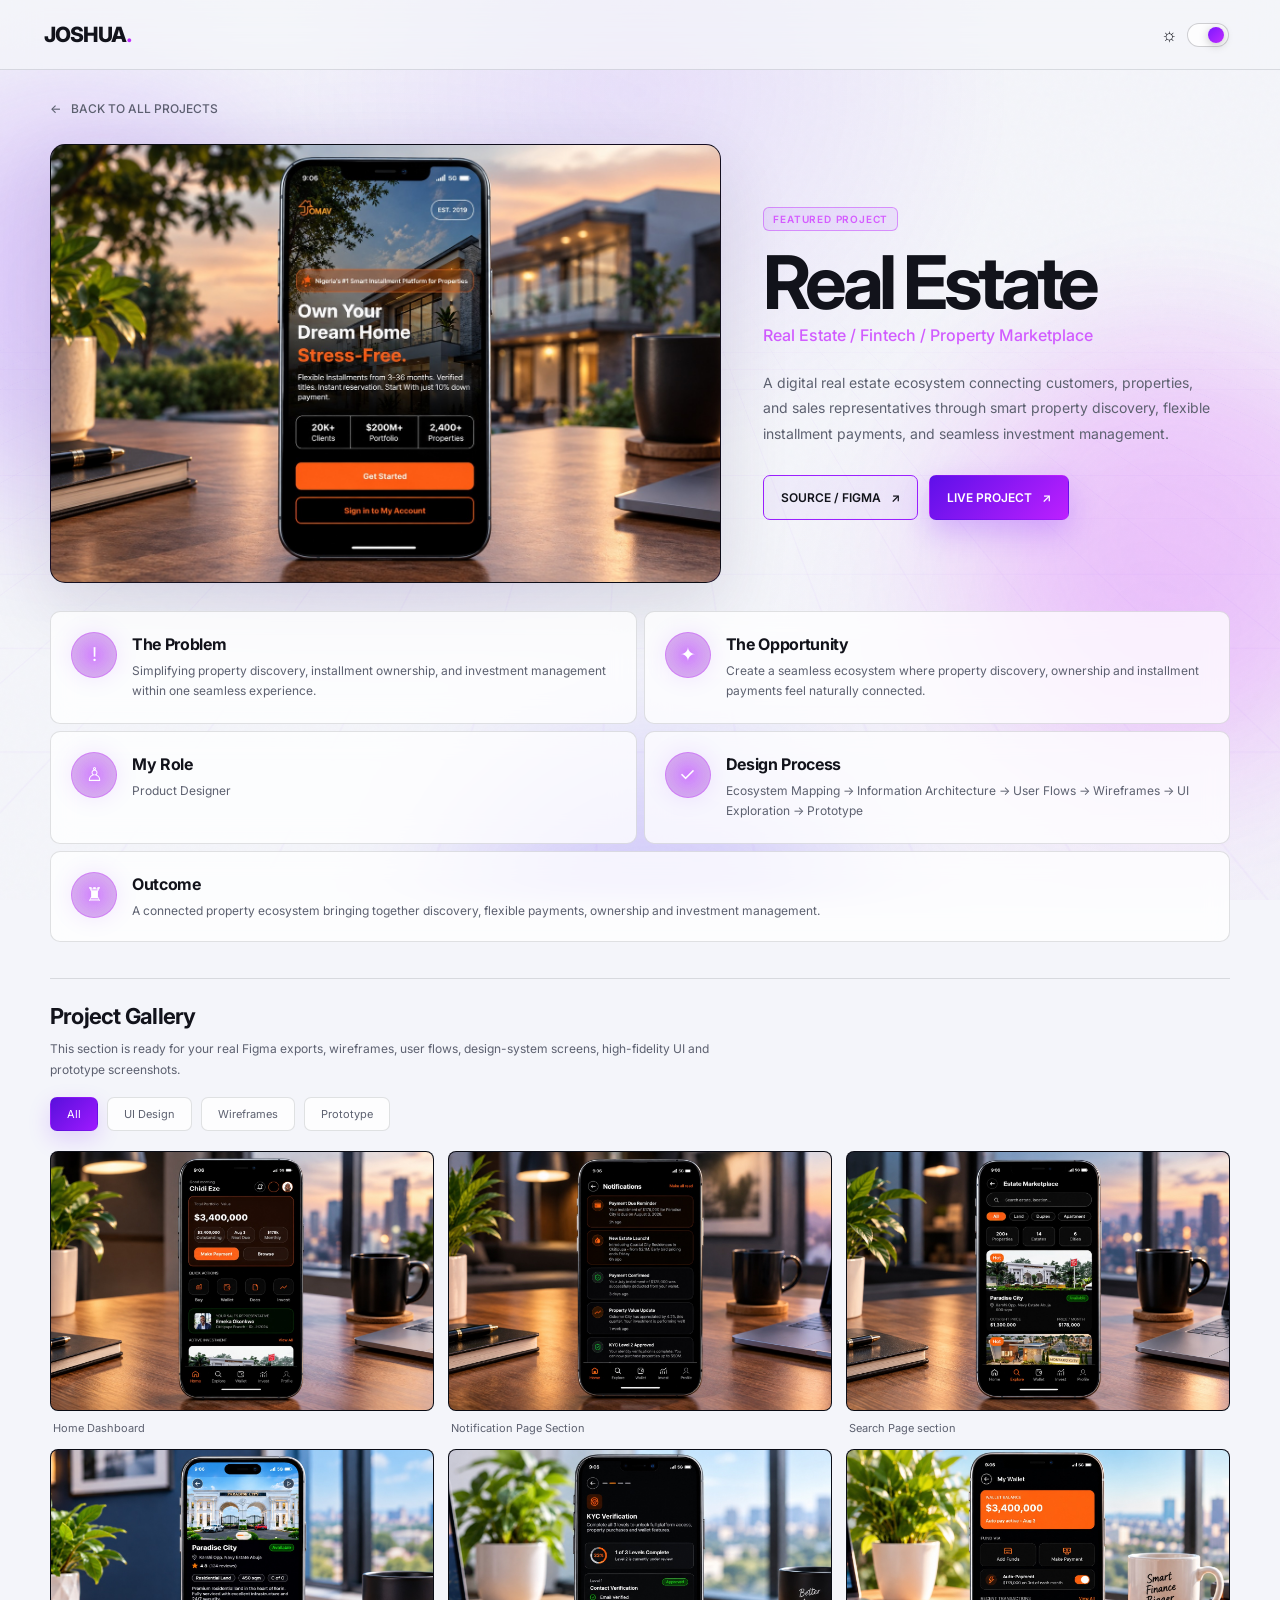
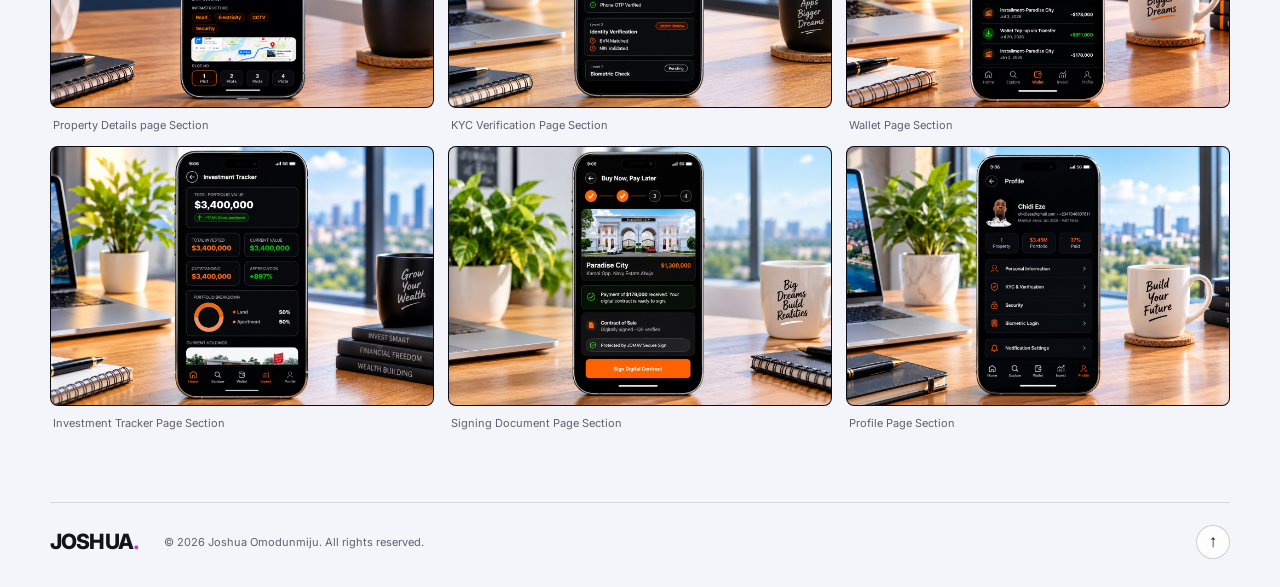
==== work1.html @ 5fc7bdf7 "Add files via upload" ====
<!DOCTYPE html>
<html lang="en" data-theme="dark">
<head>
  <meta charset="UTF-8">
  <meta name="viewport" content="width=device-width, initial-scale=1.0">
  <meta name="description" content="RISE Web3 music marketplace case study — Joshua's product design portfolio.">
  <title>Joshua — RISE Case Study</title>
  <link rel="preconnect" href="https://fonts.googleapis.com">
  <link rel="preconnect" href="https://fonts.gstatic.com" crossorigin>
  <link href="https://fonts.googleapis.com/css2?family=Inter:wght@400;500;600;700;800&display=swap" rel="stylesheet">
  <link rel="stylesheet" href="styles.css">
</head>

<body>
  <!-- Animated background -->
  <div class="ambient" aria-hidden="true">
    <span class="orb orb-1"></span>
    <span class="orb orb-2"></span>
    <span class="orb orb-3"></span>
    <div class="grid"></div>
    <div class="noise"></div>
  </div>

  <header class="site-header">
    <a class="brand" href="#" aria-label="Joshua home">JOSHUA<span>.</span></a>

    <button class="theme-toggle" id="themeToggle" type="button" aria-label="Toggle light and dark mode">
      <span class="theme-icon" aria-hidden="true">☼</span>
      <span class="toggle-track"><span class="toggle-thumb"></span></span>
    </button>
  </header>

  <main class="container">
    <a class="back-link" href="index.html">← <span>BACK TO ALL PROJECTS</span></a>

    <!-- Hero -->
    <section class="hero">
      <div class="hero-visual">
        <div class="visual-glow"></div>
        <div class="hero-frame">
          <img src="welcome real page.jpg" alt="RISE project showcase">
          <div class="image-placeholder">
            <span>Real Estate</span>
            <small>Replace with your project image</small>
          </div>
          <div class="frame-shine"></div>
        </div>
      </div>

      <div class="hero-copy">
        <span class="eyebrow">FEATURED PROJECT</span>
        <h1>Real Estate</h1>
        <p class="category">Real Estate / Fintech / Property Marketplace</p>
        <p class="intro">
          A digital real estate ecosystem connecting customers, properties, and sales representatives through smart property discovery, flexible installment payments, and seamless investment management.
        </p>

        <div class="hero-actions">
          <a class="btn btn-outline" href="https://www.figma.com/proto/nDPKzfdc1mL7a0ocdfD5Ck/Untitled?node-id=157-2&t=UNfYnacZYjcUXpUe-1" target="_blank" rel="noopener">
            SOURCE / FIGMA <span>↗</span>
          </a>
          <a class="btn btn-primary" href="" target="_blank" rel="noopener">
            LIVE PROJECT <span>↗</span>
          </a>
        </div>
      </div>
    </section>

    <!-- Overview cards -->
    <section class="overview" aria-label="Project overview">
      <article class="info-card">
        <div class="icon">!</div>
        <div>
          <h2>The Problem</h2>
          <p>Simplifying property discovery, installment ownership, and investment management within one seamless experience.</p>
        </div>
      </article>

      <article class="info-card">
        <div class="icon">✦</div>
        <div>
          <h2>The Opportunity</h2>
          <p>Create a seamless ecosystem where property discovery, ownership and installment payments feel naturally connected.</p>
        </div>
      </article>

      <article class="info-card">
        <div class="icon">♙</div>
        <div>
          <h2>My Role</h2>
          <p>Product Designer</p>
        </div>
      </article>

      <article class="info-card">
        <div class="icon">✓</div>
        <div>
          <h2>Design Process</h2>
          <p>Ecosystem Mapping → Information Architecture → User Flows → Wireframes → UI Exploration → Prototype</p>
        </div>
      </article>

      <article class="info-card info-card-wide">
        <div class="icon">♜</div>
        <div>
          <h2>Outcome</h2>
          <p>A connected property ecosystem bringing together discovery, flexible payments, ownership and investment management.
</p>
        </div>
      </article>
    </section>

    <!-- Gallery -->
    <section class="gallery" id="projects">
      <div class="section-heading">
        <h2>Project Gallery</h2>
        <p>
          This section is ready for your real Figma exports, wireframes, user flows,
          design-system screens, high-fidelity UI and prototype screenshots.
        </p>
      </div>

      <div class="filters" role="tablist" aria-label="Gallery filters">
        <button class="filter active" data-filter="all" type="button">All</button>
        <button class="filter" data-filter="ui" type="button">UI Design</button>
        <button class="filter" data-filter="wireframes" type="button">Wireframes</button>
        <button class="filter" data-filter="prototype" type="button">Prototype</button>
      </div>

      <div class="gallery-grid">
        <figure class="gallery-item" data-category="ui">
          <div class="gallery-image">
            <img src="real estate flexible.jpg" alt="RISE home dashboard UI">
            <div class="image-placeholder"><span>01</span><small>Home / Dashboard</small></div>
          </div>
          <figcaption>Home Dashboard</figcaption>
        </figure>

        <figure class="gallery-item" data-category="ui">
          <div class="gallery-image">
            <img src="notification.jpg" alt="RISE live concert interface">
            <div class="image-placeholder"><span>02</span><small>Live Concert</small></div>
          </div>
          <figcaption>Notification Page Section</figcaption>
        </figure>

        <figure class="gallery-item" data-category="prototype">
          <div class="gallery-image">
            <img src="search.jpg" alt="RISE Degen Pass interface">
            <div class="image-placeholder"><span>03</span><small>Degen Pass</small></div>
          </div>
          <figcaption>Search Page section</figcaption>
        </figure>

        <figure class="gallery-item" data-category="ui">
          <div class="gallery-image">
            <img src="property details.jpg" alt="RISE discover new music interface">
            <div class="image-placeholder"><span>04</span><small>Discover New Music</small></div>
          </div>
          <figcaption>Property Details page Section</figcaption>
        </figure>

        <figure class="gallery-item" data-category="system">
          <div class="gallery-image">
            <img src="kyc verification.jpg" alt="RISE token economy interface">
            <div class="image-placeholder"><span>05</span><small>Token Economy</small></div>
          </div>
          <figcaption>KYC Verification Page Section</figcaption>
        </figure>

        <figure class="gallery-item" data-category="ui">
          <div class="gallery-image">
            <img src="wallet.jpg" alt="RISE analytics statistics dashboard">
            <div class="image-placeholder"><span>06</span><small>Stats Dashboard</small></div>
          </div>
          <figcaption>Wallet Page Section</figcaption>
        </figure>

        <figure class="gallery-item" data-category="flows">
          <div class="gallery-image">
            <img src="investment tracker.jpg" alt="RISE community interface">
            <div class="image-placeholder"><span>07</span><small>Community</small></div>
          </div>
          <figcaption>Investment Tracker Page Section</figcaption>
        </figure>

        <figure class="gallery-item" data-category="wireframes">
          <div class="gallery-image">
            <img src="sign digital.jpg" alt="RISE upload music flow">
            <div class="image-placeholder"><span>08</span><small>Upload Your Music</small></div>
          </div>
          <figcaption>Signing Document Page Section</figcaption>
        </figure>

        <figure class="gallery-item" data-category="prototype">
          <div class="gallery-image">
            <img src="profile.jpg" alt="RISE mobile experience">
            <div class="image-placeholder"><span>09</span><small>Mobile Experience</small></div>
          </div>
          <figcaption>Profile Page Section</figcaption>
        </figure>
      </div>
    </section>
  </main>

  <footer class="site-footer">
    <a class="brand" href="#">JOSHUA<span>.</span></a>
    <p>© <span id="year"></span> Joshua Omodunmiju. All rights reserved.</p>
    <button class="to-top" id="toTop" type="button" aria-label="Back to top">↑</button>
  </footer>

  <script src="scripts.js"></script>
</body>
</html>
---- styles.css ----
:root {
  --bg: #05070d;
  --surface: rgba(12, 16, 27, 0.82);
  --surface-strong: #0d111c;
  --text: #f5f5f8;
  --muted: #a6a9b7;
  --line: rgba(255, 255, 255, 0.10);
  --line-strong: rgba(255, 255, 255, 0.17);
  --purple: #7b18ff;
  --purple-2: #c12cff;
  --shadow: 0 22px 70px rgba(0, 0, 0, .42);
}

html[data-theme="light"] {
  --bg: #f4f5fa;
  --surface: rgba(255, 255, 255, 0.80);
  --surface-strong: #ffffff;
  --text: #12131b;
  --muted: #5d6170;
  --line: rgba(15, 18, 30, 0.12);
  --line-strong: rgba(15, 18, 30, 0.20);
  --shadow: 0 22px 70px rgba(42, 35, 80, .14);
}

* {
  box-sizing: border-box;
}

html {
  scroll-behavior: smooth;
}

body {
  margin: 0;
  min-height: 100vh;
  overflow-x: hidden;
  background: var(--bg);
  color: var(--text);
  font-family: "Inter", Arial, sans-serif;
  transition: background .35s ease, color .35s ease;
}

a {
  color: inherit;
}

button,
a {
  -webkit-tap-highlight-color: transparent;
}

.ambient {
  position: fixed;
  inset: 0;
  z-index: -2;
  overflow: hidden;
  pointer-events: none;
  background:
    radial-gradient(circle at 50% 10%, rgba(105, 20, 255, .08), transparent 35%),
    radial-gradient(circle at 10% 70%, rgba(184, 31, 255, .05), transparent 28%);
}

html[data-theme="light"] .ambient {
  background:
    radial-gradient(circle at 50% 10%, rgba(126, 39, 255, .10), transparent 36%),
    radial-gradient(circle at 90% 70%, rgba(195, 50, 255, .08), transparent 30%);
}

.grid {
  position: absolute;
  inset: -50%;
  opacity: .20;
  background-image:
    linear-gradient(rgba(149, 54, 255, .18) 1px, transparent 1px),
    linear-gradient(90deg, rgba(149, 54, 255, .18) 1px, transparent 1px);
  background-size: 70px 70px;
  transform: perspective(600px) rotateX(62deg) translateY(10%);
  transform-origin: center;
  animation: gridMove 18s linear infinite;
  mask-image: linear-gradient(to bottom, transparent, #000 30%, #000 70%, transparent);
}

.orb {
  position: absolute;
  width: 32vw;
  height: 32vw;
  min-width: 260px;
  min-height: 260px;
  border-radius: 50%;
  filter: blur(70px);
  opacity: .18;
  animation: float 13s ease-in-out infinite alternate;
}

.orb-1 {
  left: -10vw;
  top: 10vh;
  background: #7b18ff;
}

.orb-2 {
  right: -8vw;
  top: 38vh;
  background: #d21dff;
  animation-delay: -4s;
}

.orb-3 {
  left: 35%;
  bottom: -20vw;
  background: #4d24ff;
  animation-delay: -8s;
}

.noise {
  position: absolute;
  inset: 0;
  opacity: .035;
  background-image: url("data:image/svg+xml,%3Csvg viewBox='0 0 180 180' xmlns='http://www.w3.org/2000/svg'%3E%3Cfilter id='n'%3E%3CfeTurbulence type='fractalNoise' baseFrequency='.9' numOctaves='4' stitchTiles='stitch'/%3E%3C/filter%3E%3Crect width='100%25' height='100%25' filter='url(%23n)' opacity='.65'/%3E%3C/svg%3E");
}

@keyframes gridMove {
  from { transform: perspective(600px) rotateX(62deg) translateY(0); }
  to { transform: perspective(600px) rotateX(62deg) translateY(70px); }
}

@keyframes float {
  from { transform: translate3d(-3%, -2%, 0) scale(1); }
  to { transform: translate3d(5%, 6%, 0) scale(1.12); }
}

.site-header {
  height: 70px;
  padding: 0 3.4vw;
  display: flex;
  align-items: center;
  justify-content: space-between;
  border-bottom: 1px solid var(--line);
  background: color-mix(in srgb, var(--bg) 70%, transparent);
  backdrop-filter: blur(18px);
  position: sticky;
  top: 0;
  z-index: 20;
}

.brand {
  font-size: 21px;
  font-weight: 800;
  letter-spacing: -0.04em;
  text-decoration: none;
}

.brand span {
  color: var(--purple-2);
}

.theme-toggle {
  display: flex;
  align-items: center;
  gap: 10px;
  border: 0;
  background: transparent;
  color: var(--text);
  cursor: pointer;
  padding: 7px;
}

.theme-icon {
  font-size: 18px;
  line-height: 1;
}

.toggle-track {
  width: 42px;
  height: 24px;
  padding: 3px;
  border-radius: 999px;
  border: 1px solid var(--line-strong);
  background: var(--surface);
  display: flex;
  align-items: center;
  transition: .3s ease;
}

.toggle-thumb {
  width: 16px;
  height: 16px;
  border-radius: 50%;
  background: linear-gradient(135deg, #fff, #bfc4d6);
  box-shadow: 0 2px 10px rgba(0,0,0,.25);
  transition: transform .3s ease;
}

html[data-theme="light"] .toggle-thumb {
  transform: translateX(17px);
  background: linear-gradient(135deg, #7b18ff, #c12cff);
}

.container {
  width: min(1180px, calc(100% - 68px));
  margin: 0 auto;
}

.back-link {
  display: inline-flex;
  gap: 10px;
  align-items: center;
  margin: 31px 0 28px;
  color: var(--muted);
  text-decoration: none;
  font-size: 12px;
  font-weight: 500;
  transition: color .25s ease;
}

.back-link:hover {
  color: var(--purple-2);
}

.hero {
  display: grid;
  grid-template-columns: minmax(0, 1.18fr) minmax(360px, .82fr);
  gap: 42px;
  align-items: center;
  margin-bottom: 28px;
}

.hero-visual {
  position: relative;
  min-width: 0;
}

.visual-glow {
  position: absolute;
  width: 60%;
  height: 70%;
  left: 20%;
  top: 15%;
  background: #7b18ff;
  filter: blur(85px);
  opacity: .20;
  animation: pulseGlow 4s ease-in-out infinite alternate;
}

@keyframes pulseGlow {
  from { transform: scale(.88); opacity: .13; }
  to { transform: scale(1.08); opacity: .27; }
}

.hero-frame {
  position: relative;
  aspect-ratio: 1.53 / 1;
  border: 1px solid var(--line-strong);
  border-radius: 15px;
  overflow: hidden;
  background:
    radial-gradient(circle at 50% 40%, rgba(123,24,255,.32), transparent 35%),
    linear-gradient(135deg, #171022, #080a11 60%, #180c25);
  box-shadow: var(--shadow);
}

.hero-frame img,
.gallery-image img {
  display: block;
  width: 100%;
  height: 100%;
  object-fit: cover;
  position: relative;
  z-index: 2;
}

.image-placeholder {
  position: absolute;
  inset: 0;
  display: grid;
  place-items: center;
  align-content: center;
  gap: 8px;
  text-align: center;
  color: rgba(255,255,255,.92);
  background:
    radial-gradient(circle at 50% 40%, rgba(194,44,255,.40), transparent 25%),
    linear-gradient(135deg, rgba(9,10,18,.2), rgba(48,8,76,.75));
  z-index: 1;
}

.image-placeholder span {
  font-size: clamp(34px, 6vw, 74px);
  font-weight: 800;
  letter-spacing: -.06em;
  text-shadow: 0 0 40px rgba(194,44,255,.65);
}

.image-placeholder small {
  color: rgba(255,255,255,.62);
  font-size: 11px;
  letter-spacing: .04em;
}

.frame-shine {
  position: absolute;
  inset: -40%;
  z-index: 3;
  background: linear-gradient(115deg, transparent 42%, rgba(255,255,255,.13) 50%, transparent 58%);
  transform: translateX(-55%);
  animation: shine 6s ease-in-out infinite;
}

@keyframes shine {
  0%, 45% { transform: translateX(-55%) rotate(8deg); }
  70%, 100% { transform: translateX(55%) rotate(8deg); }
}

.hero-copy {
  padding-right: 8px;
}

.eyebrow {
  display: inline-flex;
  padding: 5px 9px;
  border: 1px solid rgba(194,44,255,.45);
  border-radius: 6px;
  color: #d55cff;
  background: rgba(123,24,255,.07);
  font-size: 10px;
  font-weight: 600;
  letter-spacing: .08em;
}

.hero h1 {
  margin: 16px 0 8px;
  font-size: clamp(52px, 6vw, 74px);
  line-height: .95;
  letter-spacing: -.065em;
}

.category {
  margin: 0 0 25px;
  color: #d15cff;
  font-size: 16px;
  font-weight: 500;
}

.intro {
  max-width: 520px;
  margin: 0;
  color: var(--muted);
  font-size: 14px;
  line-height: 1.8;
}

.hero-actions {
  display: flex;
  gap: 11px;
  flex-wrap: wrap;
  margin-top: 29px;
}

.btn {
  min-height: 45px;
  padding: 0 17px;
  border-radius: 7px;
  display: inline-flex;
  align-items: center;
  justify-content: center;
  gap: 10px;
  font-size: 12px;
  font-weight: 600;
  text-decoration: none;
  transition: transform .2s ease, box-shadow .2s ease, background .2s ease;
}

.btn:hover {
  transform: translateY(-2px);
}

.btn-outline {
  border: 1px solid #9b20ff;
  color: var(--text);
  background: rgba(123,24,255,.04);
}

.btn-outline:hover {
  box-shadow: 0 10px 30px rgba(123,24,255,.18);
}

.btn-primary {
  color: #fff;
  border: 1px solid transparent;
  background: linear-gradient(135deg, #5e10e9, #bd20ff);
  box-shadow: 0 12px 30px rgba(123,24,255,.25);
}

.overview {
  display: grid;
  grid-template-columns: 1fr 1fr;
  gap: 7px;
  margin: 0 0 36px;
}

.info-card {
  min-height: 113px;
  display: flex;
  gap: 15px;
  align-items: flex-start;
  padding: 20px;
  border: 1px solid var(--line);
  border-radius: 10px;
  background: linear-gradient(145deg, rgba(17,21,34,.84), rgba(7,10,17,.78));
  backdrop-filter: blur(12px);
  transition: border-color .25s ease, transform .25s ease, background .25s ease;
}

html[data-theme="light"] .info-card {
  background: rgba(255,255,255,.76);
}

.info-card:hover {
  transform: translateY(-2px);
  border-color: rgba(194,44,255,.34);
}

.info-card-wide {
  grid-column: 1 / -1;
  min-height: 88px;
}

.icon {
  flex: 0 0 46px;
  width: 46px;
  height: 46px;
  display: grid;
  place-items: center;
  border-radius: 50%;
  color: #fff;
  font-size: 19px;
  border: 1px solid rgba(194,44,255,.4);
  background: radial-gradient(circle, rgba(173,26,255,.55), rgba(83,10,137,.20));
  box-shadow: inset 0 0 18px rgba(194,44,255,.15), 0 0 25px rgba(123,24,255,.10);
}

.info-card h2 {
  margin: 2px 0 7px;
  font-size: 16px;
  letter-spacing: -.02em;
}

.info-card p {
  margin: 0;
  color: var(--muted);
  font-size: 12px;
  line-height: 1.7;
}

.gallery {
  padding: 24px 0 72px;
  border-top: 1px solid var(--line);
}

.section-heading {
  max-width: 660px;
}

.section-heading h2 {
  margin: 0 0 9px;
  font-size: 22px;
  letter-spacing: -.035em;
}

.section-heading p {
  margin: 0;
  color: var(--muted);
  font-size: 12px;
  line-height: 1.75;
}

.filters {
  display: flex;
  flex-wrap: wrap;
  gap: 9px;
  margin: 17px 0 20px;
}

.filter {
  border: 1px solid var(--line);
  border-radius: 7px;
  padding: 9px 16px;
  color: var(--muted);
  background: var(--surface);
  cursor: pointer;
  font: inherit;
  font-size: 11px;
  transition: .2s ease;
}

.filter:hover,
.filter.active {
  color: #fff;
  border-color: transparent;
  background: linear-gradient(135deg, #5910dc, #9e19ff);
  box-shadow: 0 8px 22px rgba(123,24,255,.17);
}

html[data-theme="light"] .filter:hover,
html[data-theme="light"] .filter.active {
  color: #fff;
}

.gallery-grid {
  display: grid;
  grid-template-columns: repeat(3, 1fr);
  gap: 14px;
}

.gallery-item {
  margin: 0;
  min-width: 0;
}

.gallery-image {
  position: relative;
  aspect-ratio: 1.48 / 1;
  overflow: hidden;
  border-radius: 8px;
  border: 1px solid var(--line-strong);
  background: #090b13;
  transition: transform .3s ease, border-color .3s ease, box-shadow .3s ease;
}

.gallery-item:hover .gallery-image {
  transform: translateY(-4px);
  border-color: rgba(194,44,255,.48);
  box-shadow: 0 20px 40px rgba(0,0,0,.25);
}

.gallery-image .image-placeholder {
  background:
    radial-gradient(circle at 55% 40%, rgba(178,32,255,.35), transparent 25%),
    linear-gradient(145deg, #141021, #080a11);
}

.gallery-image .image-placeholder span {
  font-size: 28px;
}

.gallery-image .image-placeholder small {
  font-size: 10px;
}

.gallery-item figcaption {
  padding: 10px 3px 0;
  color: var(--muted);
  font-size: 11px;
}

.gallery-item.is-hidden {
  display: none;
}

.site-footer {
  width: min(1180px, calc(100% - 68px));
  margin: 0 auto;
  padding: 22px 0 28px;
  border-top: 1px solid var(--line);
  display: flex;
  align-items: center;
  gap: 25px;
}

.site-footer p {
  margin: 0;
  flex: 1;
  color: var(--muted);
  font-size: 11px;
}

.to-top {
  width: 34px;
  height: 34px;
  border-radius: 50%;
  border: 1px solid var(--line-strong);
  background: var(--surface);
  color: var(--text);
  cursor: pointer;
  font-size: 17px;
  transition: .2s ease;
}

.to-top:hover {
  transform: translateY(-2px);
  border-color: #9b20ff;
  color: #c84cff;
}

@media (max-width: 900px) {
  .hero {
    grid-template-columns: 1fr;
    gap: 28px;
  }

  .hero-copy {
    padding: 0;
  }

  .hero-frame {
    max-height: 520px;
  }
}

@media (max-width: 700px) {
  .site-header {
    height: 62px;
    padding: 0 20px;
  }

  .container,
  .site-footer {
    width: min(100% - 32px, 1180px);
  }

  .overview {
    grid-template-columns: 1fr;
  }

  .info-card-wide {
    grid-column: auto;
  }

  .gallery-grid {
    grid-template-columns: 1fr 1fr;
  }

  .site-footer {
    flex-wrap: wrap;
  }
}

@media (max-width: 480px) {
  .hero h1 {
    font-size: 55px;
  }

  .gallery-grid {
    grid-template-columns: 1fr;
  }

  .hero-actions .btn {
    width: 100%;
  }

  .filters {
    gap: 7px;
  }

  .filter {
    padding: 8px 11px;
  }
}

@media (prefers-reduced-motion: reduce) {
  html {
    scroll-behavior: auto;
  }

  *,
  *::before,
  *::after {
    animation-duration: .01ms !important;
    animation-iteration-count: 1 !important;
    transition-duration: .01ms !important;
  }
}
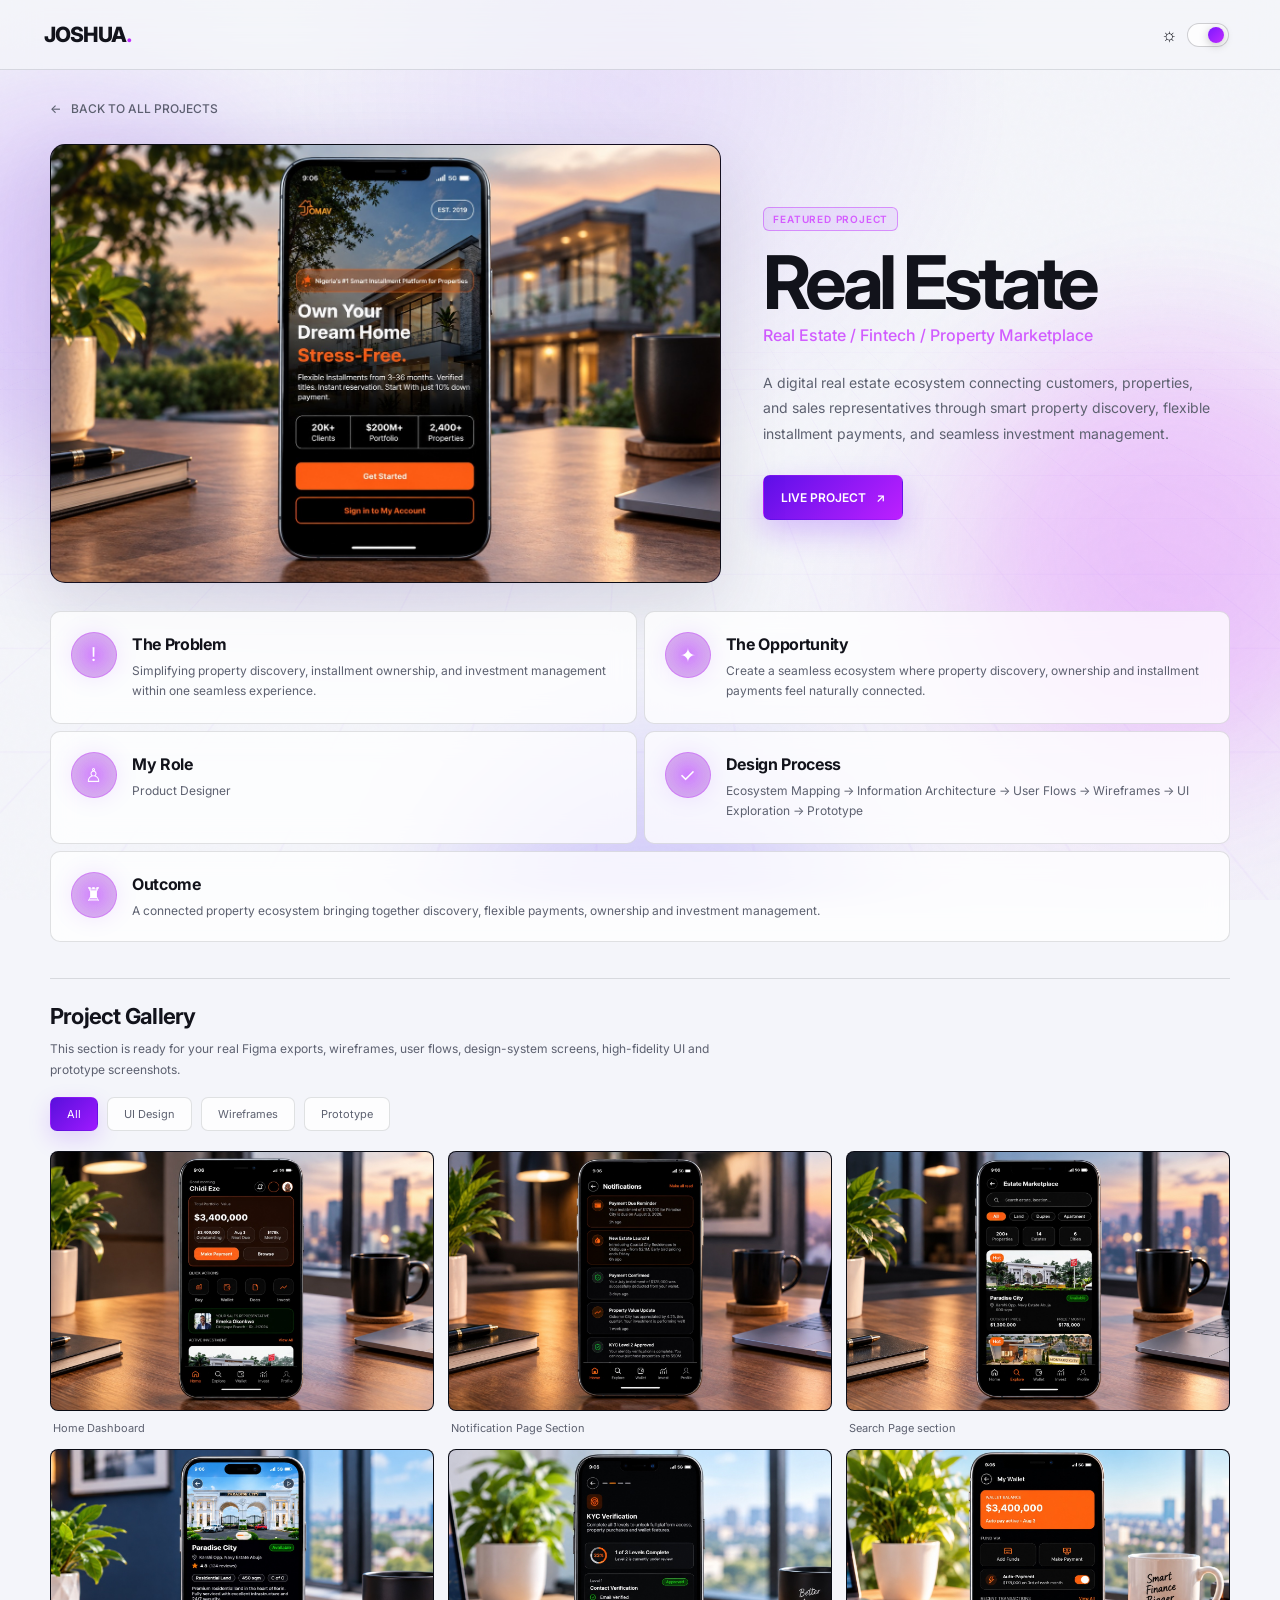
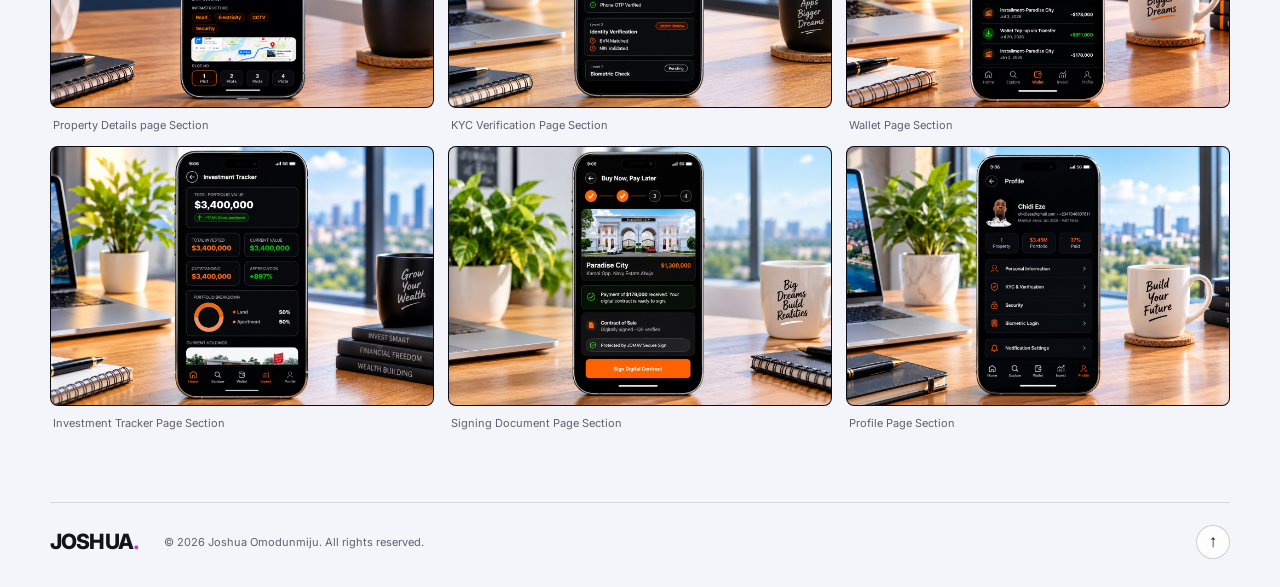
==== commit 6c5801c2: "Update work1.html with new case study content Replaced the existing HTML content with a new structur" ====
--- a/work1.html
+++ b/work1.html
@@ -56,10 +56,7 @@
         </p>
 
         <div class="hero-actions">
-          <a class="btn btn-outline" href="https://www.figma.com/proto/nDPKzfdc1mL7a0ocdfD5Ck/Untitled?node-id=157-2&t=UNfYnacZYjcUXpUe-1" target="_blank" rel="noopener">
-            SOURCE / FIGMA <span>↗</span>
-          </a>
-          <a class="btn btn-primary" href="" target="_blank" rel="noopener">
+          <a class="btn btn-primary" href="https://www.figma.com/proto/nDPKzfdc1mL7a0ocdfD5Ck/Untitled?node-id=157-2&t=UNfYnacZYjcUXpUe-1" target="_blank" rel="noopener">
             LIVE PROJECT <span>↗</span>
           </a>
         </div>
